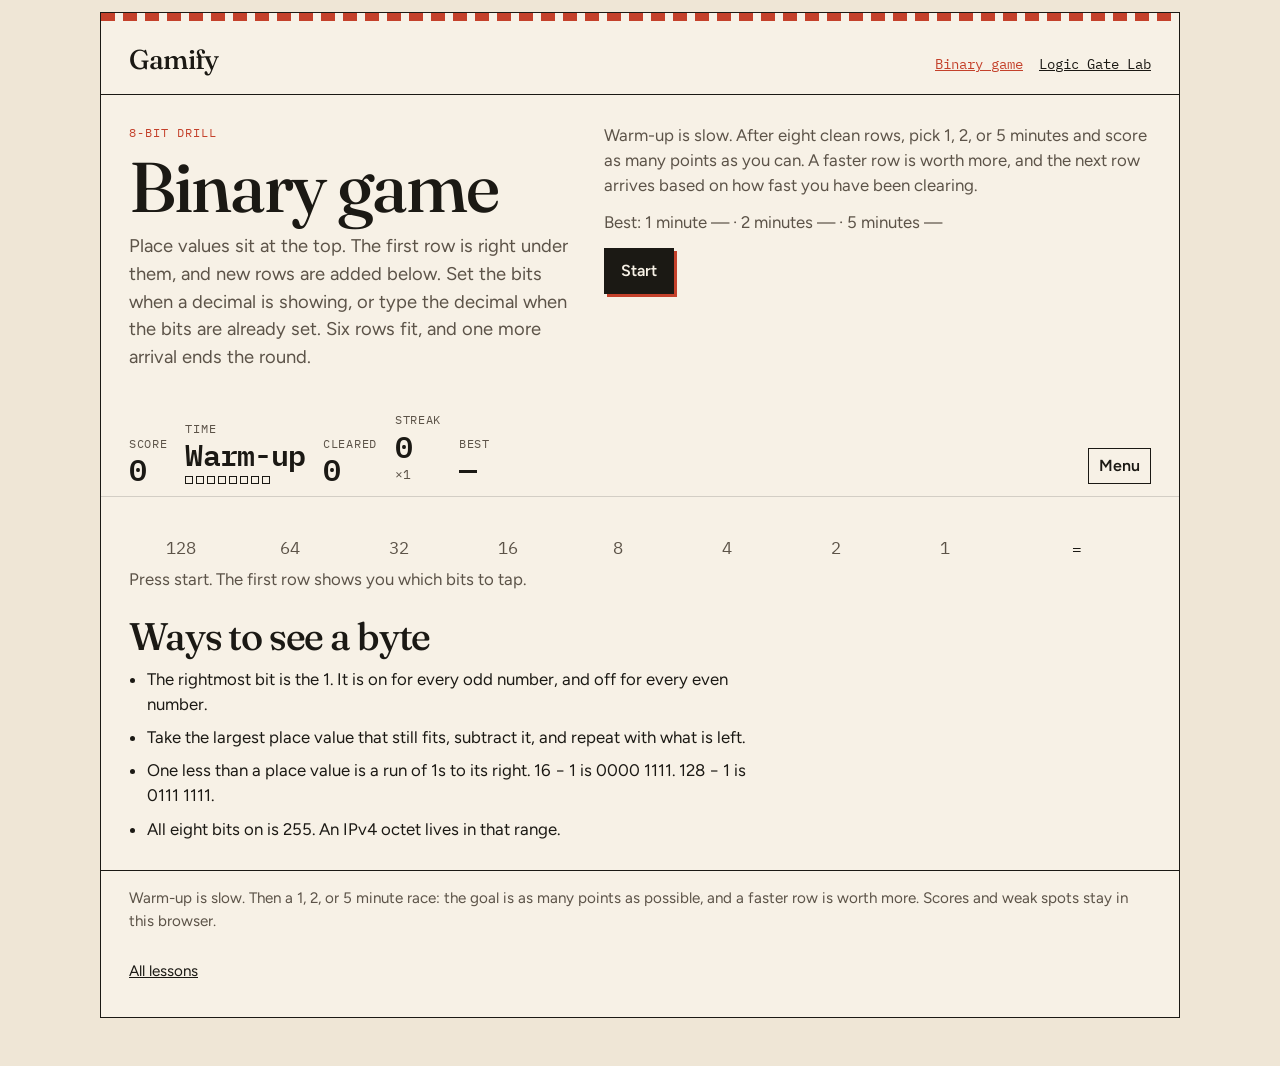
==== binary/index.html @ ad8c3d88 "Match the phone column to the screen design. Place values stay above the rows. On a phone each row i" ====
<!DOCTYPE html>
<html lang="en">
<head>
  <meta charset="utf-8">
  <meta name="viewport" content="width=device-width, initial-scale=1">
  <title>Binary game — Gamify</title>
  <meta name="description" content="An 8-bit conversion drill. Set the bits for a decimal, or type the decimal for a byte, before the column fills.">
  <link rel="icon" href="../favicon.svg" type="image/svg+xml">
  <link rel="apple-touch-icon" href="../apple-touch-icon.png">
  <meta name="apple-mobile-web-app-title" content="Gamify">
  <link rel="preconnect" href="https://fonts.googleapis.com">
  <link rel="preconnect" href="https://fonts.gstatic.com" crossorigin>
  <link href="https://fonts.googleapis.com/css2?family=Figtree:wght@400;600&family=Fraunces:ital,opsz,wght@0,9..144,500;0,9..144,700;1,9..144,500&family=IBM+Plex+Mono:wght@500;600&display=swap" rel="stylesheet">
  <link rel="stylesheet" href="../css/site.css?v=19">
</head>
<body data-status="ready" data-game="binary">
  <a class="skip" href="#board">Skip to the column</a>
  <div class="shell">
    <header class="mast">
      <a class="brand" href="../">Gamify</a>
      <nav aria-label="Lessons">
        <a href="./" aria-current="page">Binary game</a>
        <a href="../gates/">Logic Gate Lab</a>
      </nav>
    </header>

    <main>
      <section id="results" class="results" hidden></section>

      <section id="setup" class="setup">
        <div>
          <p class="kicker">8-bit drill</p>
          <h1>Binary game</h1>
          <p class="deck">Place values sit at the top. The first row is right under them, and new rows are added below. Set the bits when a decimal is showing, or type the decimal when the bits are already set. Six rows fit, and one more arrival ends the round.</p>
        </div>
        <form id="setup-form">
          <p class="pace-note">Warm-up is slow. After eight clean rows, pick 1, 2, or 5 minutes and score as many points as you can. A faster row is worth more, and the next row arrives based on how fast you have been clearing.</p>
          <p id="best-pace" class="best-pace" hidden></p>
          <button class="button" type="submit" id="start">Start</button>
        </form>
      </section>

      <section class="stage" id="play" aria-label="Binary game">
        <div class="hud">
          <div class="stat">
            <span>Score</span>
            <strong id="score">0</strong>
            <em id="gain" class="gain" aria-hidden="true"></em>
          </div>
          <div class="stat">
            <span>Time</span>
            <strong id="pace" class="pace-name">Warm-up</strong>
            <div id="pips" class="pips" aria-hidden="true"></div>
          </div>
          <div class="stat">
            <span>Cleared</span>
            <strong id="cleared">0</strong>
          </div>
          <div class="stat">
            <span>Streak</span>
            <strong id="streak">0</strong>
            <em id="mult" class="mult">×1</em>
          </div>
          <div class="stat">
            <span>Best</span>
            <strong id="best">0</strong>
          </div>
          <div class="hud-controls">
            <button type="button" class="button secondary" id="menu-toggle" aria-expanded="false" aria-controls="menu-panel">Menu</button>
            <div id="menu-panel" class="menu-panel" hidden>
              <label class="check"><input type="checkbox" id="coach"> Running totals</label>
              <label class="check"><input type="checkbox" id="force-values"> Place values</label>
              <button type="button" class="button secondary" id="mute">Sound on</button>
              <button type="button" class="button secondary" id="pause" hidden>Pause</button>
              <button type="button" class="button secondary" id="show-howto" aria-expanded="false" aria-controls="howto">How to play</button>
            </div>
          </div>
          <p id="toast" class="toast" hidden></p>
        </div>

        <div class="play-layout">
          <div class="play" id="playfield">
            <p class="pressure" id="pressure"></p>
            <div class="meter" aria-hidden="true"><span id="meter"></span></div>
            <p id="guide" class="guide" hidden></p>
            <div class="board-wrap">
              <div class="ruler" id="ruler"></div>
              <div class="board" id="board"></div>
              <p class="empty" id="empty"></p>
              <div class="overlay" id="overlay" hidden>
                <div class="card">
                  <h2>Paused</h2>
                  <p>The next row waits.</p>
                  <button type="button" class="button" id="resume">Resume</button>
                </div>
              </div>
            </div>
          </div>
        </div>

        <div class="howto" id="howto" hidden>
          <h2>How a row works</h2>
          <ol>
            <li><strong>Number on the right.</strong> Tap bits until the 1s add up to it. The line under the number is what is still left. The row clears on its own.</li>
            <li><strong>Blank on the right.</strong> The bits are fixed. Tap the box. A keypad pops up. The line shows what is still left, and the row leaves when the number is right. Enter checks it.</li>
            <li><strong>Rows grow downward.</strong> Place values sit at the top. The first row is right under them, and a new row is added below the ones still in play. Solving a row lets the ones under it move up.</li>
            <li><strong>A miss stays up.</strong> Read the working, then try that row once more.</li>
            <li><strong>The column fills.</strong> Six rows fit. One more arrival ends the round.</li>
            <li><strong>Then the clock.</strong> After warm-up, pick 1, 2, or 5 minutes. Faster clears score more.</li>
          </ol>
          <p class="keys">Tap a row to select it. On a bit row, keys 1–8 flip columns from the left. On a decimal row, the keypad pops up. P pauses.</p>
        </div>
      </section>

      <section class="section tips" id="ways">
        <h2>Ways to see a byte</h2>
        <ul>
          <li>The rightmost bit is the 1. It is on for every odd number, and off for every even number.</li>
          <li>Take the largest place value that still fits, subtract it, and repeat with what is left.</li>
          <li>One less than a place value is a run of 1s to its right. 16 − 1 is 0000 1111. 128 − 1 is 0111 1111.</li>
          <li>All eight bits on is 255. An IPv4 octet lives in that range.</li>
        </ul>
      </section>
    </main>

    <footer class="colophon">
      <p>Warm-up is slow. Then a 1, 2, or 5 minute race: the goal is as many points as possible, and a faster row is worth more. Scores and weak spots stay in this browser.</p>
      <p><a href="../">All lessons</a></p>
    </footer>
  </div>
  <div id="choose" class="choose" hidden>
    <div class="card">
      <p class="kicker">After warm-up</p>
      <h2>Pick a time</h2>
      <p>Score as many points as you can. A faster row is worth more. The score starts over at zero.</p>
      <div class="time-choices">
        <button type="button" class="button" data-limit="60">1 minute</button>
        <button type="button" class="button" data-limit="120">2 minutes</button>
        <button type="button" class="button" data-limit="300">5 minutes</button>
      </div>
    </div>
  </div>
  <div id="moment" class="moment" hidden>
    <p class="kicker">Next pace</p>
    <strong id="moment-name"></strong>
  </div>
  <div id="keypad" class="keypad" hidden>
    <div class="keypad-grid" role="group" aria-label="Decimal keypad">
      <button type="button" tabindex="-1" data-key="1">1</button>
      <button type="button" tabindex="-1" data-key="2">2</button>
      <button type="button" tabindex="-1" data-key="3">3</button>
      <button type="button" tabindex="-1" data-key="4">4</button>
      <button type="button" tabindex="-1" data-key="5">5</button>
      <button type="button" tabindex="-1" data-key="6">6</button>
      <button type="button" tabindex="-1" data-key="7">7</button>
      <button type="button" tabindex="-1" data-key="8">8</button>
      <button type="button" tabindex="-1" data-key="9">9</button>
      <button type="button" tabindex="-1" data-key="back" aria-label="Delete">Del</button>
      <button type="button" tabindex="-1" data-key="0">0</button>
      <button type="button" tabindex="-1" data-key="enter">Enter</button>
    </div>
  </div>
  <p class="sr-only" id="live" aria-live="polite"></p>
  <noscript>This game needs JavaScript.</noscript>
  <script src="../js/binary-logic.js?v=14"></script>
  <script src="../js/binary-game.js?v=19"></script>
</body>
</html>
---- css/site.css ----
:root {
  --paper: #efe6d6;
  --sheet: #f7f1e6;
  --ink: #1b1914;
  --ink-soft: #5c5348;
  --stamp: #c4412b;
  --moss: #1e6a43;
  --moss-ink: #f4f0e6;
  --ticket: #fffaf3;
  --line: rgba(27, 25, 20, 0.16);
  --serif: "Fraunces", "Iowan Old Style", Palatino, "Palatino Linotype", serif;
  --sans: Figtree, "Avenir Next", "Segoe UI", sans-serif;
  --mono: "IBM Plex Mono", ui-monospace, "SFMono-Regular", Menlo, Consolas, monospace;
  color-scheme: light;
}

*,
*::before,
*::after {
  box-sizing: border-box;
}

[hidden] {
  display: none !important;
}

html {
  scroll-behavior: smooth;
}

body {
  margin: 0;
  background: var(--paper);
  color: var(--ink);
  font-family: var(--sans);
  font-size: 1.05rem;
  line-height: 1.5;
}

::selection {
  background: #f0c1b6;
  color: var(--ink);
}

:focus {
  outline: none;
}

:focus-visible {
  outline: 3px solid var(--stamp);
  outline-offset: 2px;
}

button,
input {
  font: inherit;
  color: inherit;
}

.skip {
  position: absolute;
  left: 12px;
  top: 12px;
  z-index: 10;
  padding: 8px 12px;
  background: var(--ink);
  color: var(--sheet);
  transform: translateY(-150%);
}

.skip:focus {
  transform: none;
}

.shell {
  max-width: 1080px;
  margin: 24px auto 48px;
  background: var(--sheet);
  border: 1.5px solid var(--ink);
  position: relative;
}

.shell::before {
  content: "";
  display: block;
  height: 8px;
  background: repeating-linear-gradient(90deg, var(--stamp) 0 14px, transparent 14px 22px);
}

.mast {
  display: flex;
  justify-content: space-between;
  align-items: baseline;
  gap: 16px;
  padding: 18px 28px 14px;
  border-bottom: 1.5px solid var(--ink);
}

.brand {
  font-family: var(--serif);
  font-size: 1.7rem;
  font-weight: 500;
  letter-spacing: -0.03em;
  color: var(--ink);
  text-decoration: none;
}

.mast nav {
  display: flex;
  gap: 16px;
  font-family: var(--mono);
  font-size: 0.85rem;
}

.mast a {
  color: var(--ink);
}

.mast a[aria-current="page"] {
  color: var(--stamp);
}

.kicker {
  margin: 0 0 8px;
  font-family: var(--mono);
  font-size: 0.78rem;
  letter-spacing: 0.08em;
  text-transform: uppercase;
  color: var(--stamp);
}

h1,
h2,
h3 {
  font-family: var(--serif);
  font-weight: 500;
  letter-spacing: -0.03em;
  line-height: 1.05;
}

h2 {
  margin: 0 0 10px;
  font-size: clamp(1.8rem, 3vw, 2.5rem);
}

h3 {
  margin: 0 0 4px;
  font-size: 1.55rem;
}

p {
  margin: 0 0 12px;
}

.hero {
  display: grid;
  grid-template-columns: minmax(0, 0.9fr) minmax(0, 1.1fr);
  gap: 36px;
  align-items: start;
  padding: 36px 28px 12px;
}

.hero h1 {
  margin: 0 0 16px;
  font-size: clamp(3.4rem, 8vw, 6rem);
  line-height: 0.9;
}

.hero h1 em {
  font-style: italic;
  font-weight: 500;
}

.deck {
  max-width: 38rem;
  font-size: 1.15rem;
  color: var(--ink-soft);
}

.actions {
  display: flex;
  flex-wrap: wrap;
  gap: 10px;
  margin-top: 18px;
}

.button {
  display: inline-flex;
  align-items: center;
  justify-content: center;
  min-height: 46px;
  padding: 0 16px;
  border: 1.5px solid var(--ink);
  background: var(--ink);
  color: var(--sheet);
  text-decoration: none;
  font-family: var(--sans);
  font-weight: 600;
  font-size: 1rem;
  box-shadow: 3px 3px 0 var(--stamp);
  cursor: pointer;
  touch-action: manipulation;
}

.button.secondary,
a.button.secondary {
  background: transparent;
  color: var(--ink);
  box-shadow: none;
}

.button:disabled {
  opacity: 0.4;
  cursor: not-allowed;
  box-shadow: none;
}

.best-line {
  margin-top: 14px;
  font-family: var(--mono);
  font-size: 0.85rem;
}

.tips,
.rules,
.section {
  padding: 8px 28px 28px;
}

.byte-block {
  overflow-x: auto;
  margin: 12px 0 4px;
}

.appliance {
  border: 1.5px solid var(--ink);
  background: var(--ticket);
  padding: 16px;
  overflow-x: auto;
}

.appliance .button {
  margin-top: 12px;
}

.section-head {
  padding: 12px 28px 0;
}

.bench {
  list-style: none;
  margin: 0;
  padding: 0 0 8px;
}

.bench li {
  display: grid;
  grid-template-columns: auto minmax(0, 1fr) auto;
  gap: 18px;
  align-items: baseline;
  border-top: 1.5px solid var(--ink);
  padding: 16px 0;
}

.bench .index {
  font-family: var(--serif);
  font-style: italic;
  font-size: 1.8rem;
}

.bench h3 a {
  color: var(--ink);
  text-decoration-thickness: 1px;
  text-underline-offset: 3px;
}

.bench p {
  margin: 0;
  color: var(--ink-soft);
}

.go,
.later {
  font-family: var(--mono);
  font-size: 0.85rem;
}

.go {
  color: var(--stamp);
}

.later {
  color: var(--ink-soft);
}

.steps {
  display: grid;
  grid-template-columns: repeat(3, minmax(0, 1fr));
  gap: 18px;
  margin: 0;
  padding: 0;
  list-style: none;
}

.steps li {
  border-top: 1.5px solid var(--ink);
  padding-top: 10px;
}

.steps strong {
  display: block;
  font-family: var(--serif);
  font-size: 1.35rem;
  font-weight: 500;
  letter-spacing: -0.03em;
  margin-bottom: 6px;
}

.caption {
  color: var(--ink-soft);
}

.colophon {
  display: flex;
  justify-content: space-between;
  gap: 16px;
  flex-wrap: wrap;
  padding: 16px 28px 22px;
  border-top: 1.5px solid var(--ink);
  color: var(--ink-soft);
  font-size: 0.95rem;
}

.colophon a {
  color: var(--ink);
}

.ruler,
.row {
  display: grid;
  grid-template-columns: repeat(8, minmax(0, 1fr)) minmax(96px, 148px);
  gap: 6px;
  align-items: stretch;
  animation: none;
}

.ruler {
  margin: 8px 0 0;
  color: var(--ink-soft);
  font-family: var(--mono);
  font-size: 1.05rem;
  text-align: center;
}

body[data-game="binary"] .ruler {
  margin: 0 0 6px;
}

.ruler .place[data-hidden="true"],
.ruler .eq[data-hidden="true"] {
  color: transparent;
  user-select: none;
}

.ruler .eq {
  align-self: end;
  color: var(--ink);
  font-size: 1rem;
}

.bit {
  display: grid;
  place-items: center;
  height: clamp(68px, 10vw, 88px);
  min-width: 0;
  padding: 0;
  border: 1.5px solid var(--ink);
  background: var(--ticket);
  color: #8d8478;
  font-family: var(--mono);
  font-size: clamp(1.7rem, 3.4vw, 2.35rem);
  font-weight: 600;
  line-height: 1;
  touch-action: manipulation;
}

button.bit {
  cursor: pointer;
}

button.bit:not(:disabled):hover {
  background: #fff;
}

.bit.on {
  background: var(--moss);
  border-color: #174f33;
  color: var(--moss-ink);
}

.bit:disabled,
.ticket input:disabled {
  opacity: 1;
  cursor: default;
}

.ticket {
  min-height: 80px;
  display: flex;
  flex-direction: column;
  align-items: center;
  justify-content: center;
  border: 1.5px solid var(--ink);
  background: var(--paper);
}

.ticket.met,
.sum.met {
  background: #e5f2ea;
}

.target {
  font-family: var(--mono);
  font-size: clamp(2rem, 4vw, 2.75rem);
  font-weight: 600;
  line-height: 1;
}

.sum,
.left {
  min-height: 1em;
  font-family: var(--mono);
  font-size: 1.2rem;
  font-weight: 600;
  color: var(--ink);
}

.sum.exact,
.left.exact {
  color: var(--moss-ink);
}

.sum.over {
  color: var(--stamp);
}

.ticket input {
  width: 100%;
  min-height: 76px;
  border: 0;
  background: transparent;
  text-align: center;
  font-family: var(--mono);
  font-size: clamp(2rem, 4vw, 2.75rem);
  font-weight: 600;
  padding: 0;
}

.ticket input.wrong {
  color: var(--stamp);
}

.row.selected .ticket {
  box-shadow: inset 0 0 0 2px var(--stamp);
}

.row.shake .bit,
.row.shake .ticket {
  animation: shake 180ms ease;
}

.row.clearing {
  position: absolute;
  width: 0;
  height: 0;
  overflow: hidden;
  opacity: 0;
  pointer-events: none;
  animation: none;
}

.lesson {
  grid-column: 1 / -1;
  margin: 0;
  padding: 4px 2px 0;
  font-family: var(--mono);
  font-size: 1.05rem;
  line-height: 1.35;
  color: var(--stamp);
}

.bit.hint {
  box-shadow: inset 0 0 0 3px var(--moss);
}

.bit.miss {
  box-shadow: inset 0 0 0 3px var(--stamp);
  background: #f6d9d2;
}

.bit.miss.on {
  background: var(--stamp);
  border-color: var(--stamp);
  color: var(--sheet);
}

.guide {
  margin: 0 0 10px;
  padding: 10px 12px;
  border: 1.5px solid var(--moss);
  background: #e5f2ea;
  font-family: var(--serif);
  font-size: 1.45rem;
  letter-spacing: -0.03em;
}

.pace-note,
.best-pace {
  max-width: 36rem;
  color: var(--ink-soft);
}

.weak {
  font-family: var(--mono);
  color: var(--stamp);
}

.setup {
  display: grid;
  grid-template-columns: minmax(0, 0.9fr) minmax(0, 1.1fr);
  gap: 28px;
  padding: 28px 28px 8px;
}

.setup h1 {
  margin: 0 0 10px;
  font-size: clamp(2.6rem, 6vw, 4.4rem);
}

fieldset {
  border: 0;
  margin: 0 0 14px;
  padding: 0;
}

legend {
  margin-bottom: 8px;
  font-family: var(--mono);
  font-size: 0.75rem;
  letter-spacing: 0.08em;
  text-transform: uppercase;
}

.paces {
  display: grid;
  grid-template-columns: repeat(3, minmax(0, 1fr));
  gap: 8px;
}

.pace {
  display: flex;
  gap: 8px;
  align-items: flex-start;
  min-height: 100%;
  padding: 10px;
  border: 1.5px solid var(--ink);
  background: var(--ticket);
  cursor: pointer;
}

.pace strong,
.pace small {
  display: block;
}

.pace small {
  margin-top: 4px;
  color: var(--ink-soft);
  font-size: 0.86rem;
  line-height: 1.35;
}

.pace:has(input:checked) {
  background: var(--ink);
  color: var(--sheet);
}

.pace:has(input:checked) small {
  color: #ddd4c6;
}

.pace input {
  margin-top: 4px;
}

.results {
  margin: 22px 28px 0;
  padding: 16px 18px 8px;
  border: 1.5px solid var(--ink);
  background: var(--ticket);
}

.review {
  list-style: none;
  margin: 0 0 8px;
  padding: 0;
  font-family: var(--mono);
  font-size: 0.95rem;
}

.review li {
  padding: 7px 0;
  border-top: 1px solid var(--line);
}

.review-note {
  margin-bottom: 4px;
  color: var(--ink-soft);
}

.hud {
  position: sticky;
  top: 0;
  z-index: 4;
  display: flex;
  flex-wrap: wrap;
  gap: 12px 18px;
  align-items: flex-end;
  padding: 12px 28px;
  background: rgba(247, 241, 230, 0.96);
  border-bottom: 1px solid var(--line);
}

.stat {
  position: relative;
  display: flex;
  flex-direction: column;
  gap: 2px;
}

.stat span,
.check,
.hud-controls {
  font-family: var(--mono);
  font-size: 0.72rem;
  letter-spacing: 0.06em;
  text-transform: uppercase;
  color: var(--ink-soft);
}

.stat strong {
  font-family: var(--mono);
  font-size: 1.9rem;
  font-weight: 600;
  line-height: 1;
}

.pace-name {
  font-size: 1.15rem;
  letter-spacing: -0.03em;
}

.pace-name.clock {
  font-size: 2rem;
}

.mult {
  display: block;
  margin-top: 2px;
  font-family: var(--mono);
  font-size: 0.8rem;
  font-style: normal;
  color: var(--ink-soft);
}

.mult.hot {
  color: var(--stamp);
}

.mult.pop {
  animation: bump 420ms ease;
}

.pips {
  display: flex;
  gap: 3px;
  margin-top: 5px;
}

.pip {
  width: 8px;
  height: 8px;
  border: 1px solid var(--ink);
  background: transparent;
}

.pip.on {
  background: var(--ink);
}

.gain {
  position: absolute;
  left: calc(100% + 8px);
  top: 16px;
  opacity: 0;
  font-family: var(--mono);
  font-size: 0.85rem;
  font-style: normal;
  color: var(--moss);
  white-space: nowrap;
  pointer-events: none;
}

.gain.pop {
  animation: float 700ms ease forwards;
}

.hud-controls {
  position: relative;
  display: flex;
  flex-wrap: wrap;
  gap: 8px 14px;
  align-items: center;
  justify-content: flex-end;
  margin-left: auto;
  letter-spacing: 0;
  text-transform: none;
  font-size: 0.85rem;
}

.check {
  display: inline-flex;
  gap: 6px;
  align-items: center;
  letter-spacing: 0;
  text-transform: none;
  font-size: 0.85rem;
  color: var(--ink);
}

.hud-controls .button {
  min-height: 36px;
  padding: 0 10px;
  box-shadow: none;
}

.toast {
  flex: 1 0 100%;
  margin: 0;
  font-family: var(--mono);
  font-size: 0.85rem;
  color: var(--moss);
}

.stage {
  padding: 8px 0 12px;
}

.play-layout {
  display: block;
  padding: 16px 28px 8px;
}

body[data-game="binary"] .shell {
  margin-top: 12px;
}

body[data-game="binary"] .play-layout {
  padding-top: 8px;
  padding-bottom: 0;
}

.play {
  min-width: 0;
}

.play.full .board-wrap {
  outline: 2px solid var(--stamp);
  outline-offset: 3px;
}

.pressure {
  min-height: 1.3em;
  margin: 0 0 6px;
  font-family: var(--mono);
  font-size: 0.8rem;
  color: var(--ink-soft);
}

.play.full .pressure {
  color: var(--stamp);
}

.meter {
  height: 8px;
  margin-bottom: 10px;
}

body[data-game="binary"] .meter {
  margin-bottom: 4px;
}

body[data-game="binary"] .pressure {
  margin-bottom: 2px;
}
  border: 1px solid var(--ink);
  background: #e6dccb;
  overflow: hidden;
}

body:not([data-status="playing"]) .meter {
  visibility: hidden;
}

.meter span {
  display: block;
  height: 100%;
  width: 100%;
  background: var(--stamp);
  transform: scaleX(0);
  transform-origin: left center;
}

.board-wrap {
  position: relative;
  overflow: visible;
  padding-bottom: 4px;
}

.board {
  position: relative;
  display: flex;
  flex-direction: column;
  justify-content: flex-start;
  gap: 8px;
  min-height: 0;
  overflow: visible;
}

.play.topout .board {
  animation: well-hit 640ms ease;
}

.play.topout .board::before {
  content: "";
  position: absolute;
  left: 0;
  right: 0;
  top: 0;
  height: 6px;
  background: var(--stamp);
  animation: top-flash 640ms ease;
}

.play.ended {
  position: relative;
}

.play.ended::after {
  content: "";
  position: absolute;
  inset: 0;
  z-index: 4;
  background: rgba(74, 70, 64, 0.52);
  pointer-events: none;
  animation: grey-in 480ms ease;
}

.play.ended .board {
  filter: grayscale(0.9);
}

.empty {
  margin: 0;
  color: var(--ink-soft);
}

.keypad {
  position: fixed;
  left: 0;
  right: 0;
  bottom: 0;
  z-index: 30;
  padding: 10px 12px calc(10px + env(safe-area-inset-bottom));
  background: var(--sheet);
  border-top: 1.5px solid var(--ink);
  box-shadow: 0 -8px 0 rgba(27, 25, 20, 0.06);
}

.keypad-grid {
  display: grid;
  grid-template-columns: repeat(3, minmax(0, 1fr));
  gap: 8px;
  max-width: 420px;
  margin: 0 auto;
}

.keypad button {
  min-height: 52px;
  border: 1.5px solid var(--ink);
  background: var(--ticket);
  color: var(--ink);
  font-family: var(--mono);
  font-size: 1.45rem;
  font-weight: 600;
  cursor: pointer;
  touch-action: manipulation;
}

.keypad [data-key="back"] {
  font-family: var(--sans);
  font-size: 1rem;
}

.keypad [data-key="enter"] {
  background: var(--moss);
  border-color: #174f33;
  color: var(--moss-ink);
  font-family: var(--sans);
  font-size: 1.05rem;
}

body.keypad-open {
  padding-bottom: 292px;
}

.overlay {
  position: absolute;
  inset: 0;
  z-index: 2;
  display: flex;
  align-items: center;
  justify-content: center;
  background: rgba(247, 241, 230, 0.9);
}

.card {
  width: min(100% - 24px, 320px);
  padding: 18px;
  border: 1.5px solid var(--ink);
  background: var(--ticket);
  box-shadow: 4px 4px 0 var(--ink);
}

.card h2 {
  font-size: 2rem;
}

.howto {
  margin: 4px 28px 16px;
  padding: 14px 16px 6px;
  border: 1.5px solid var(--ink);
  background: var(--ticket);
}

.howto h2 {
  font-size: 1.6rem;
}

.howto ol {
  margin: 0 0 10px;
  padding-left: 1.1rem;
}

.howto li + li {
  margin-top: 8px;
}

.keys {
  color: var(--ink-soft);
  font-size: 0.92rem;
}

.menu-panel {
  position: absolute;
  top: calc(100% + 8px);
  right: 0;
  z-index: 21;
  display: flex;
  flex-direction: column;
  align-items: stretch;
  gap: 10px;
  width: min(260px, calc(100vw - 24px));
  padding: 12px;
  border: 1.5px solid var(--ink);
  background: var(--ticket);
  box-shadow: 4px 4px 0 var(--ink);
}

.menu-panel .button {
  width: 100%;
  box-shadow: none;
}

.choose {
  position: fixed;
  inset: 0;
  z-index: 30;
  display: flex;
  align-items: center;
  justify-content: center;
  padding: 16px;
  background: rgba(27, 25, 20, 0.72);
}

.choose[hidden] {
  display: none !important;
}

.choose .card h2 {
  font-family: var(--serif);
  font-weight: 500;
  font-size: 2.4rem;
  letter-spacing: -0.04em;
}

.time-choices {
  display: flex;
  flex-direction: column;
  gap: 8px;
  margin-top: 12px;
}

.time-choices .button {
  width: 100%;
  min-height: 56px;
  font-size: 1.25rem;
}

.moment {
  position: fixed;
  inset: 0;
  z-index: 30;
  display: flex;
  flex-direction: column;
  align-items: center;
  justify-content: center;
  gap: 8px;
  background: rgba(27, 25, 20, 0.72);
  color: var(--sheet);
  text-align: center;
}

.moment .kicker {
  color: #f0c1b6;
}

.moment strong {
  font-family: var(--serif);
  font-weight: 500;
  font-size: clamp(3.2rem, 12vw, 6rem);
  letter-spacing: -0.04em;
  line-height: 0.9;
}

.tips ul {
  margin: 0;
  padding-left: 1.1rem;
  max-width: 40rem;
}

.tips li + li {
  margin-top: 8px;
}

.sr-only {
  position: absolute;
  width: 1px;
  height: 1px;
  padding: 0;
  margin: -1px;
  overflow: hidden;
  clip: rect(0, 0, 0, 0);
  white-space: nowrap;
  border: 0;
}

@keyframes well-hit {
  0%, 100% { transform: none; }
  18% { transform: translateY(-10px); }
  36% { transform: translateY(4px); }
  54% { transform: translateY(-5px); }
  72% { transform: translateY(2px); }
}

@keyframes top-flash {
  0%, 100% { opacity: 0; }
  25%, 55% { opacity: 1; }
}

@keyframes grey-in {
  from { opacity: 0; }
  to { opacity: 1; }
}

@keyframes shake {
  0%,
  100% { transform: translateX(0); }
  30% { transform: translateX(-5px); }
  70% { transform: translateX(5px); }
}

@keyframes float {
  0% { opacity: 0; transform: translateY(6px); }
  20% { opacity: 1; }
  100% { opacity: 0; transform: translateY(-16px); }
}

@keyframes clear-row {
  to {
    opacity: 0;
    transform: scale(0.96);
  }
}

@keyframes bump {
  50% { transform: scale(1.28); }
}

@media (max-width: 860px) {
  .hero,
  .setup,
  .play-layout,
  .steps {
    grid-template-columns: 1fr;
  }

  .paces {
    grid-template-columns: 1fr;
  }

  .hud-controls {
    justify-content: flex-start;
  }

  .ruler,
  .row {
    grid-template-columns: repeat(8, minmax(0, 1fr));
  }

  .ticket {
    grid-column: 1 / -1;
    min-height: 72px;
  }

  .ticket input {
    min-height: 68px;
    font-size: 2.5rem;
  }

  .target {
    font-size: 2.5rem;
  }

  .ruler {
    font-size: 1rem;
  }

  .ruler .eq {
    display: none;
  }

  .bit {
    height: 80px;
    font-size: 2.15rem;
  }

  body[data-game="binary"] .ruler,
  body[data-game="binary"] .row {
    grid-template-columns: repeat(8, minmax(0, 1fr)) minmax(54px, 68px);
    gap: 3px;
  }

  body[data-game="binary"] .ticket {
    grid-column: auto;
    min-height: 0;
    height: 100%;
    padding: 1px 2px;
  }

  body[data-game="binary"] .bit {
    height: 46px;
    font-size: 1.15rem;
  }

  body[data-game="binary"] .ticket input,
  body[data-game="binary"] .target {
    min-height: 0;
    font-size: 1.05rem;
  }

  body[data-game="binary"] .sum,
  body[data-game="binary"] .left {
    min-height: 0;
    font-size: 0.62rem;
    line-height: 1.1;
  }

  body[data-game="binary"] .ruler {
    margin: 0 0 4px;
    font-size: 0.68rem;
  }

  body[data-game="binary"] .board {
    gap: 3px;
  }

  .board {
    gap: 4px;
  }

  .guide {
    font-size: 1.25rem;
  }

  .play-layout,
  .hud {
    padding-left: 8px;
    padding-right: 8px;
  }

  .ruler,
  .row {
    gap: 4px;
  }

  .shell {
    margin: 0 0 32px;
    border-left: 0;
    border-right: 0;
  }
}

@media (max-width: 640px) {
  .mast,
  .hero,
  .appliance,
  .byte-block,
  .tips,
  .rules,
  .section,
  .section-head,
  .setup,
  .play-layout,
  .colophon,
  .hud {
    padding-left: 16px;
    padding-right: 16px;
  }

  .bench {
    padding-left: 16px;
    padding-right: 16px;
  }

  .bench li {
    grid-template-columns: auto 1fr;
  }

  .bench .go,
  .bench .later {
    grid-column: 2;
  }

  .results {
    margin-left: 16px;
    margin-right: 16px;
  }

  body[data-game="binary"] .play-layout,
  body[data-game="binary"] .hud {
    padding-left: 8px;
    padding-right: 8px;
  }
}

/* ——— Logic Gate Lab ——— */

.gate-setup .gate-levels {
  grid-template-columns: repeat(2, minmax(0, 1fr));
}

.gate-setup .pace.locked {
  opacity: 0.72;
  background: #efe6d6;
}

.unlock-meter {
  margin: 12px 0 8px;
}

.unlock-track {
  height: 8px;
  border: 1px solid var(--ink);
  background: #e6dccb;
  overflow: hidden;
  margin-bottom: 6px;
}

.unlock-track span {
  display: block;
  height: 100%;
  width: 100%;
  background: var(--moss);
  transform: scaleX(0);
  transform-origin: left center;
  transition: transform 240ms ease;
}

.unlock-meter p,
.session-unlock {
  margin: 0;
  font-family: var(--mono);
  font-size: 0.85rem;
  color: var(--ink-soft);
}

.session-unlock {
  margin-top: 10px;
}

.pace-check {
  display: inline-flex;
  gap: 8px;
  align-items: flex-start;
  margin-bottom: 12px;
}

.gate-stage {
  position: relative;
}

.gate-layout {
  display: grid;
  grid-template-columns: minmax(0, 1.4fr) minmax(240px, 0.8fr);
  gap: 22px;
  padding: 16px 28px 20px;
}

.expr-banner {
  padding: 14px 16px;
  border: 1.5px solid var(--ink);
  background: var(--ticket);
  margin-bottom: 12px;
}

.expr {
  margin: 0;
  font-family: var(--mono);
  font-size: clamp(1.15rem, 3vw, 1.65rem);
  font-weight: 600;
  letter-spacing: -0.02em;
  line-height: 1.25;
  word-break: break-word;
}

.hint-line {
  margin: 8px 0 0;
  font-family: var(--mono);
  font-size: 0.9rem;
  color: var(--moss);
}

.bench-tools {
  display: flex;
  flex-wrap: wrap;
  gap: 10px 14px;
  align-items: center;
  justify-content: space-between;
  margin-bottom: 10px;
}

.palette {
  display: flex;
  flex-wrap: wrap;
  gap: 6px;
}

.chip {
  display: inline-flex;
  align-items: center;
  min-height: 30px;
  padding: 0 10px;
  border: 1.5px solid var(--ink);
  font-family: var(--mono);
  font-size: 0.8rem;
  font-weight: 600;
  background: var(--ticket);
}

.chip.input-chip {
  background: #e8f0ea;
}

.chip.gate-chip {
  background: #f7ebe6;
}

.bench-actions {
  display: flex;
  flex-wrap: wrap;
  gap: 6px;
}

.bench-actions .button {
  min-height: 38px;
  box-shadow: none;
}

.circuit-board {
  position: relative;
  border: 1.5px solid var(--ink);
  background: #fffdf8;
  min-height: 220px;
  padding: 12px 12px 28px;
  overflow: hidden;
}

.circuit-scroll {
  display: flex;
  flex-wrap: nowrap;
  align-items: center;
  gap: 4px 10px;
  overflow-x: auto;
  padding-bottom: 8px;
}

.schematic-wrap {
  flex: 1 1 auto;
  min-width: 0;
}

.schematic {
  display: block;
  max-width: 100%;
  overflow: visible;
}

.sch-wire {
  stroke: #1b1914;
  stroke-width: 2.2;
  fill: none;
  stroke-linecap: square;
}

.sch-wire[data-signal="0"] {
  stroke: #5c5348;
}

.sch-wire[data-signal="1"] {
  stroke: var(--moss);
  stroke-width: 2.6;
}

.circuit-board.pulse .sch-wire[data-signal="1"] {
  animation: wire-pulse 700ms ease;
}

.sch-dot {
  fill: #1b1914;
  stroke: none;
}

.sch-dot[data-signal="1"] {
  fill: var(--moss);
}

.gate-body {
  stroke: #1b1914;
  pointer-events: none;
}

.gate-body path,
.gate-body polygon,
.gate-body circle,
.gate-body rect {
  stroke: inherit;
}

.sch-gate[data-signal="1"] .gate-body {
  stroke: var(--moss);
}

.circuit-board.pulse .sch-gate[data-signal="1"] .gate-body {
  animation: gate-flash 700ms ease;
}

.sch-hit {
  fill: transparent;
  stroke: none;
  cursor: pointer;
  touch-action: manipulation;
}

.sch-hit:focus,
.sch-port:focus {
  outline: none;
}

.sch-hit:focus-visible {
  stroke: var(--stamp);
  stroke-width: 2;
  stroke-dasharray: 4 3;
}

.sch-port {
  fill: #1b1914;
  stroke: #fffdf8;
  stroke-width: 1.5;
  cursor: pointer;
  touch-action: manipulation;
}

.sch-port.empty {
  fill: #fffdf8;
  stroke: #1b1914;
  stroke-width: 2;
  stroke-dasharray: 3 2;
}

.sch-port:focus-visible {
  stroke: var(--stamp);
  stroke-width: 3;
  stroke-dasharray: none;
}

.sch-input-label,
.sch-output-label,
.gate-fallback-label {
  font-family: var(--sans);
  font-size: 15px;
  font-weight: 600;
  fill: #1b1914;
  pointer-events: none;
}

.sch-bit {
  font-family: var(--mono);
  font-size: 12px;
  font-weight: 600;
  fill: var(--moss);
  pointer-events: none;
}

.lamp-wrap {
  display: flex;
  align-items: center;
  gap: 8px;
  flex: 0 0 auto;
  padding-right: 4px;
}

.lamp {
  position: relative;
  width: 64px;
  height: 64px;
  border: 1.5px solid var(--ink);
  border-radius: 50%;
  background: #d9d0c2;
  display: grid;
  place-items: center;
  flex: 0 0 auto;
}

.lamp-glass {
  width: 40px;
  height: 40px;
  border-radius: 50%;
  border: 1.5px solid var(--ink);
  background: #cfc6b6;
  box-shadow: inset 0 0 0 2px rgba(255, 255, 255, 0.25);
}

.lamp[data-on="1"] .lamp-glass {
  background: #f2d56b;
  box-shadow:
    inset 0 0 0 2px rgba(255, 255, 255, 0.35),
    0 0 0 4px rgba(242, 213, 107, 0.25);
}

.lamp[data-celebrate="1"] {
  animation: lamp-pop 900ms ease;
}

.lamp-label {
  position: absolute;
  bottom: -1.35rem;
  left: 50%;
  transform: translateX(-50%);
  font-family: var(--sans);
  font-size: 0.85rem;
  font-weight: 600;
  letter-spacing: 0.02em;
  color: var(--ink);
}

.picker {
  position: absolute;
  inset: 8px;
  z-index: 3;
  display: flex;
  flex-direction: column;
  gap: 10px;
  padding: 14px;
  border: 1.5px solid var(--ink);
  background: rgba(247, 241, 230, 0.97);
  box-shadow: 4px 4px 0 var(--ink);
}

.picker-grid {
  display: grid;
  grid-template-columns: repeat(auto-fill, minmax(120px, 1fr));
  gap: 6px;
}

.picker-grid button {
  min-height: 44px;
  border: 1.5px solid var(--ink);
  background: var(--ticket);
  font-family: var(--mono);
  font-size: 0.9rem;
  cursor: pointer;
  touch-action: manipulation;
}

.picker-grid button:hover {
  background: #fff;
}

.feedback {
  margin-top: 12px;
  padding: 12px 14px;
  border: 1.5px solid var(--ink);
  background: var(--ticket);
}

.feedback.ok {
  background: #e5f2ea;
}

.feedback.bad {
  background: #f8ebe7;
}

.feedback-title {
  margin: 0 0 6px;
  font-family: var(--serif);
  font-size: 1.25rem;
}

.feedback ul {
  margin: 0 0 8px;
  padding-left: 1.1rem;
  font-family: var(--mono);
  font-size: 0.88rem;
}

.feedback .button {
  margin-top: 4px;
}

.anim-bar {
  margin-top: 14px;
  padding-top: 10px;
  border-top: 1px solid var(--line);
}

.anim-status {
  margin: 0 0 8px;
  font-family: var(--mono);
  font-size: 0.9rem;
  color: var(--ink-soft);
  min-height: 1.3em;
}

.anim-controls {
  display: flex;
  flex-wrap: wrap;
  gap: 6px;
}

.anim-controls .button {
  min-height: 36px;
  box-shadow: none;
}

.gate-side .truth-panel,
.gate-side .gate-glossary {
  margin-bottom: 16px;
}

.truth-wrap {
  overflow-x: auto;
  border: 1.5px solid var(--ink);
  background: var(--ticket);
}

.truth {
  width: 100%;
  border-collapse: collapse;
  font-family: var(--mono);
  font-size: 0.92rem;
}

.truth th,
.truth td {
  padding: 8px 10px;
  border-bottom: 1px solid var(--line);
  text-align: center;
}

.truth th {
  background: #efe6d6;
  font-weight: 600;
  font-size: 0.78rem;
  letter-spacing: 0.04em;
  text-transform: uppercase;
}

.truth tr.active {
  background: #e5f2ea;
  outline: 2px solid var(--moss);
  outline-offset: -2px;
}

.truth tr.mismatch {
  background: #f8ebe7;
}

.truth tr.ok .out-cell {
  color: var(--moss);
  font-weight: 600;
}

.truth td[data-bit="1"] {
  font-weight: 600;
}

.gate-glossary ul {
  list-style: none;
  margin: 0;
  padding: 0;
}

.gate-glossary li {
  padding: 8px 0;
  border-top: 1px solid var(--line);
  font-size: 0.92rem;
  color: var(--ink-soft);
}

.gate-glossary strong {
  color: var(--ink);
  font-family: var(--mono);
}

.speed-meter {
  width: 72px;
  height: 6px;
  margin-top: 5px;
  border: 1px solid var(--ink);
  background: #e6dccb;
  overflow: hidden;
}

.speed-meter span {
  display: block;
  height: 100%;
  width: 100%;
  background: var(--stamp);
  transform-origin: left center;
  transform: scaleX(1);
}

.celebrate {
  position: relative;
  margin-top: 10px;
  min-height: 0;
}

.celebrate-banner {
  margin: 0;
  padding: 10px 14px;
  border: 1.5px solid var(--ink);
  background: var(--moss);
  color: var(--moss-ink);
  font-family: var(--serif);
  font-size: 1.6rem;
  text-align: center;
}

.celebrate.show .celebrate-banner {
  animation: banner-in 500ms ease;
}

.celebrate.show::before,
.celebrate.show::after {
  content: "";
  position: absolute;
  top: 50%;
  width: 8px;
  height: 8px;
  border: 1.5px solid var(--stamp);
  background: #f2d56b;
  animation: spark 700ms ease forwards;
}

.celebrate.show::before { left: 12%; }
.celebrate.show::after { right: 12%; animation-delay: 80ms; }

.unlock-overlay .unlock-card {
  text-align: left;
}

.unlock-card h2 {
  color: var(--stamp);
}

@keyframes wire-pulse {
  0%, 100% { stroke-width: 2.6; }
  40% { stroke-width: 3.6; }
}

@keyframes gate-flash {
  0%, 100% { stroke-width: 2.2; }
  40% { stroke-width: 3.4; }
}

@keyframes lamp-pop {
  0%, 100% { transform: scale(1); }
  40% { transform: scale(1.08); }
}

@keyframes banner-in {
  from { opacity: 0; transform: translateY(8px); }
  to { opacity: 1; transform: none; }
}

@keyframes spark {
  0% { opacity: 0; transform: translateY(0) scale(0.6); }
  30% { opacity: 1; }
  100% { opacity: 0; transform: translateY(-18px) scale(1.2); }
}

@media (max-width: 860px) {
  .gate-layout,
  .gate-setup .gate-levels {
    grid-template-columns: 1fr;
  }

  .lamp-wrap {
    margin-left: 0;
  }
}

@media (max-width: 640px) {
  .gate-layout {
    padding-left: 16px;
    padding-right: 16px;
  }

  .bench-actions {
    width: 100%;
  }

  .bench-actions .button {
    flex: 1 1 auto;
  }
}

@media (prefers-reduced-motion: reduce) {
  html { scroll-behavior: auto; }

  *,
  *::before,
  *::after {
    animation: none !important;
    transition: none !important;
  }

  .celebrate.show::before,
  .celebrate.show::after {
    display: none;
  }

  .lamp[data-on="1"] .lamp-glass {
    box-shadow: inset 0 0 0 2px rgba(255, 255, 255, 0.35);
  }
}
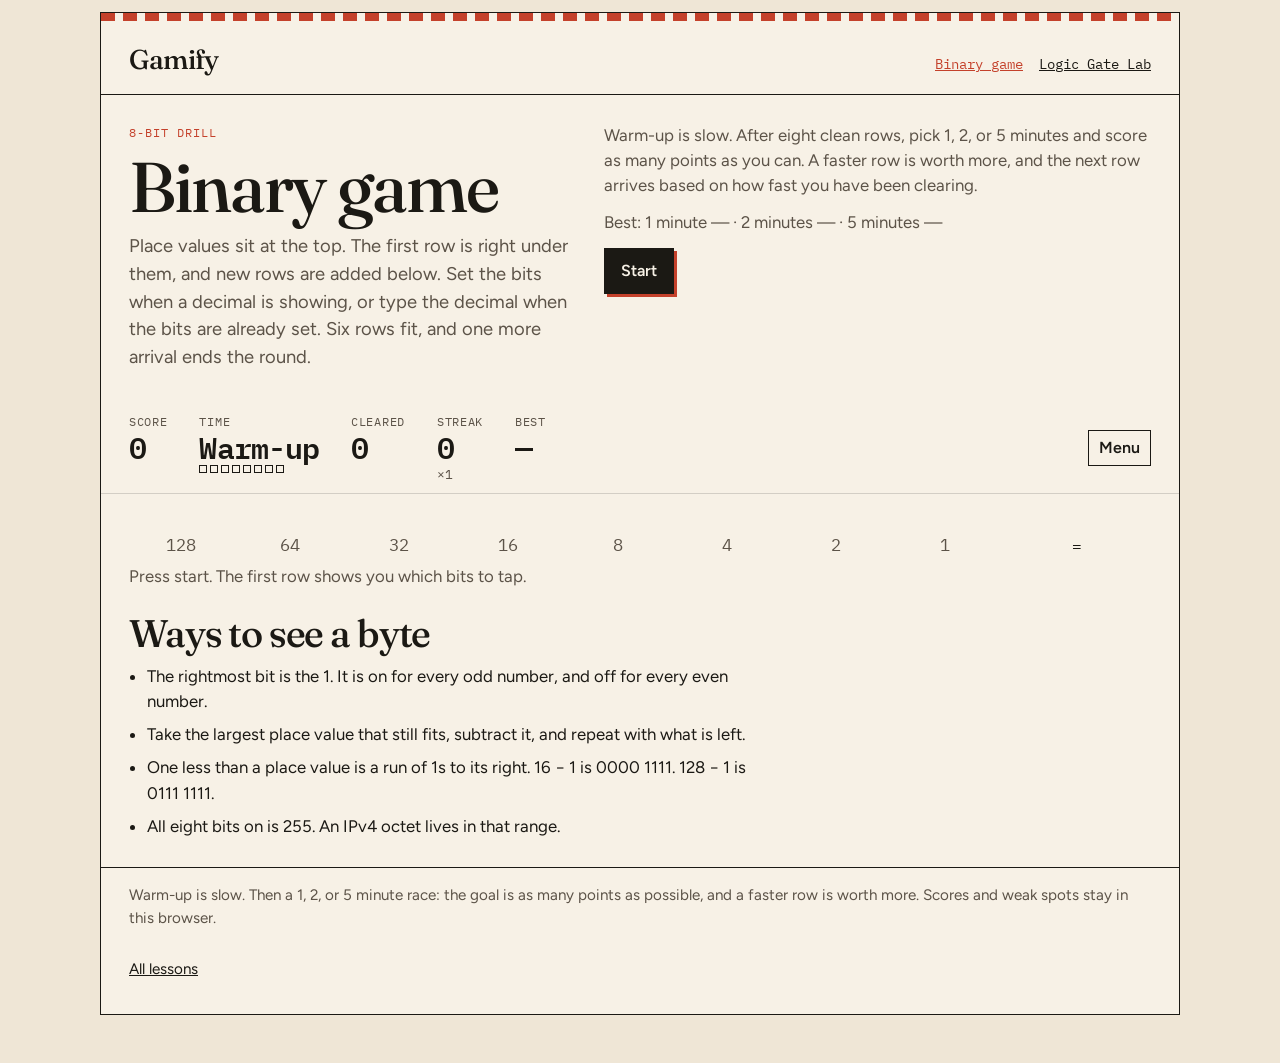
==== commit 1e62fcc3: "Align the score figures, and split them into two rows on a small screen. Labels and numbers share a " ====
--- a/binary/index.html
+++ b/binary/index.html
@@ -11,7 +11,7 @@
   <link rel="preconnect" href="https://fonts.googleapis.com">
   <link rel="preconnect" href="https://fonts.gstatic.com" crossorigin>
   <link href="https://fonts.googleapis.com/css2?family=Figtree:wght@400;600&family=Fraunces:ital,opsz,wght@0,9..144,500;0,9..144,700;1,9..144,500&family=IBM+Plex+Mono:wght@500;600&display=swap" rel="stylesheet">
-  <link rel="stylesheet" href="../css/site.css?v=19">
+  <link rel="stylesheet" href="../css/site.css?v=21">
 </head>
 <body data-status="ready" data-game="binary">
   <a class="skip" href="#board">Skip to the column</a>
@@ -106,7 +106,7 @@
             <li><strong>Rows grow downward.</strong> Place values sit at the top. The first row is right under them, and a new row is added below the ones still in play. Solving a row lets the ones under it move up.</li>
             <li><strong>A miss stays up.</strong> Read the working, then try that row once more.</li>
             <li><strong>The column fills.</strong> Six rows fit. One more arrival ends the round.</li>
-            <li><strong>Then the clock.</strong> After warm-up, pick 1, 2, or 5 minutes. Faster clears score more.</li>
+            <li><strong>Then the clock.</strong> Warm-up starts with numbers up to 15, then 63, then 255. All eight bits stay visible. After warm-up, pick 1, 2, or 5 minutes. Faster clears score more.</li>
           </ol>
           <p class="keys">Tap a row to select it. On a bit row, keys 1–8 flip columns from the left. On a decimal row, the keypad pops up. P pauses.</p>
         </div>
@@ -162,7 +162,7 @@
   </div>
   <p class="sr-only" id="live" aria-live="polite"></p>
   <noscript>This game needs JavaScript.</noscript>
-  <script src="../js/binary-logic.js?v=14"></script>
-  <script src="../js/binary-game.js?v=19"></script>
+  <script src="../js/binary-logic.js?v=21"></script>
+  <script src="../js/binary-game.js?v=20"></script>
 </body>
 </html>
--- a/css/site.css
+++ b/css/site.css
@@ -464,6 +464,11 @@
   box-shadow: inset 0 0 0 2px var(--stamp);
 }
 
+.ticket input:focus,
+.ticket input:focus-visible {
+  outline: none;
+}
+
 .row.shake .bit,
 .row.shake .ticket {
   animation: shake 180ms ease;
@@ -653,6 +658,38 @@
   font-size: 1.9rem;
   font-weight: 600;
   line-height: 1;
+  font-variant-numeric: tabular-nums lining-nums;
+}
+
+body[data-game="binary"] .hud {
+  align-items: start;
+  flex-wrap: nowrap;
+  column-gap: 32px;
+}
+
+body[data-game="binary"] .hud-controls {
+  align-items: center;
+  height: 2rem;
+  margin-top: calc(1rem + 3px);
+}
+
+body[data-game="binary"] .stat {
+  display: grid;
+  grid-template-rows: 1rem 2rem 1rem;
+  row-gap: 3px;
+  align-content: start;
+}
+
+body[data-game="binary"] .stat > span,
+body[data-game="binary"] .stat > strong {
+  align-self: end;
+  line-height: 1;
+}
+
+body[data-game="binary"] .mult,
+body[data-game="binary"] .pips {
+  align-self: start;
+  margin-top: 0;
 }
 
 .pace-name {
@@ -662,6 +699,11 @@
 
 .pace-name.clock {
   font-size: 2rem;
+}
+
+body[data-game="binary"] .pace-name,
+body[data-game="binary"] .pace-name.clock {
+  font-size: 1.9rem;
 }
 
 .mult {
@@ -1228,6 +1270,38 @@
     margin: 0 0 32px;
     border-left: 0;
     border-right: 0;
+  }
+
+  body[data-game="binary"] .hud {
+    display: grid;
+    grid-template-columns: minmax(0, 1fr) minmax(0, 1.45fr) minmax(0, 1fr);
+    align-items: start;
+    column-gap: 10px;
+    row-gap: 14px;
+  }
+
+  body[data-game="binary"] .stat {
+    grid-template-rows: 1rem 1.8rem 1rem;
+  }
+
+  body[data-game="binary"] .stat > strong,
+  body[data-game="binary"] .pace-name,
+  body[data-game="binary"] .pace-name.clock {
+    font-size: 1.65rem;
+  }
+
+  body[data-game="binary"] .hud-controls {
+    grid-column: 3;
+    grid-row: 2;
+    justify-self: end;
+    align-self: start;
+    margin: calc(1rem + 3px) 0 0;
+    height: 1.8rem;
+    justify-content: flex-end;
+  }
+
+  body[data-game="binary"] .toast {
+    grid-column: 1 / -1;
   }
 }
 
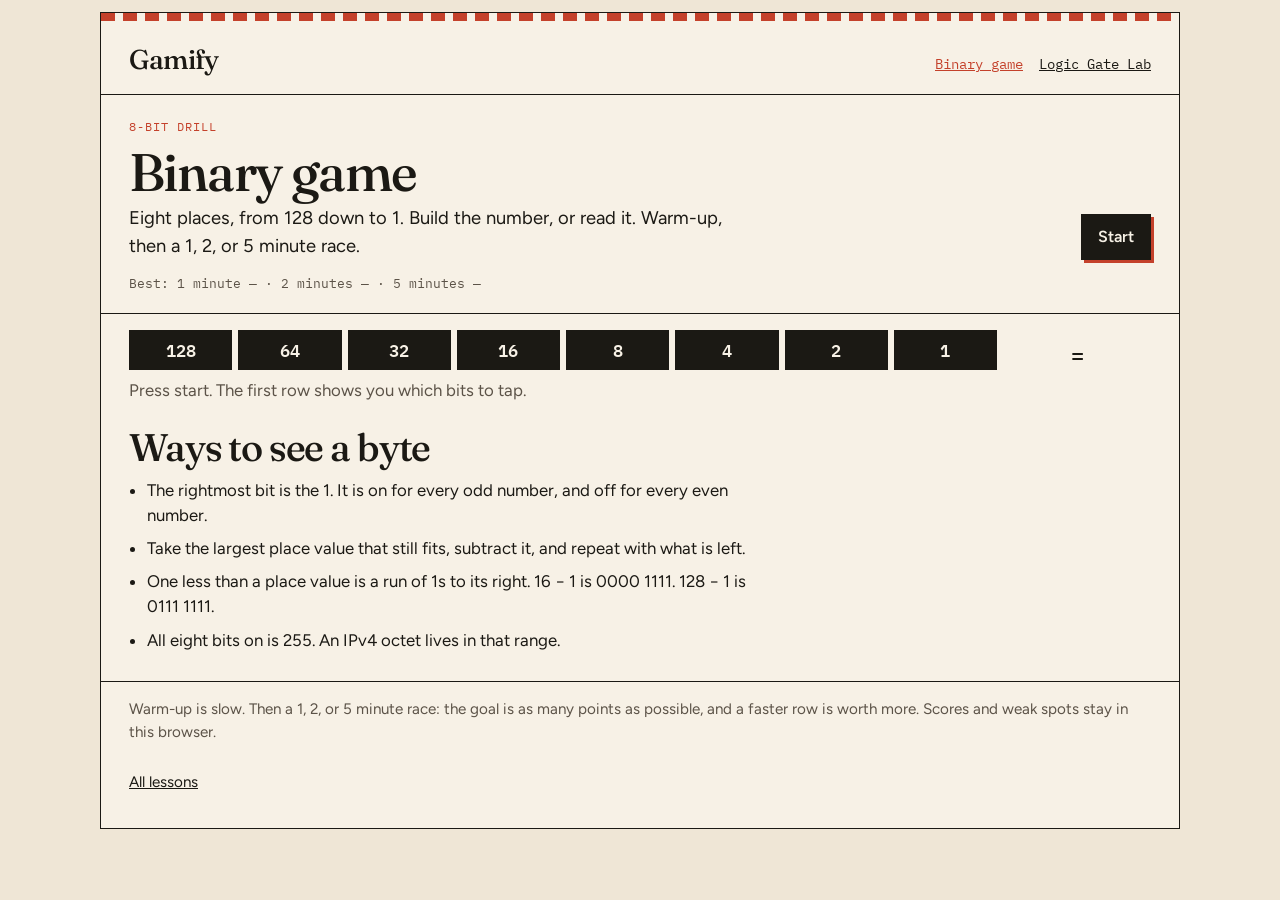
==== commit 8fed2c88: "Redesign the binary banner and darken the place-value row. The start screen is one band: title, a sh" ====
--- a/binary/index.html
+++ b/binary/index.html
@@ -11,7 +11,7 @@
   <link rel="preconnect" href="https://fonts.googleapis.com">
   <link rel="preconnect" href="https://fonts.gstatic.com" crossorigin>
   <link href="https://fonts.googleapis.com/css2?family=Figtree:wght@400;600&family=Fraunces:ital,opsz,wght@0,9..144,500;0,9..144,700;1,9..144,500&family=IBM+Plex+Mono:wght@500;600&display=swap" rel="stylesheet">
-  <link rel="stylesheet" href="../css/site.css?v=21">
+  <link rel="stylesheet" href="../css/site.css?v=22">
 </head>
 <body data-status="ready" data-game="binary">
   <a class="skip" href="#board">Skip to the column</a>
@@ -28,16 +28,17 @@
       <section id="results" class="results" hidden></section>
 
       <section id="setup" class="setup">
-        <div>
-          <p class="kicker">8-bit drill</p>
-          <h1>Binary game</h1>
-          <p class="deck">Place values sit at the top. The first row is right under them, and new rows are added below. Set the bits when a decimal is showing, or type the decimal when the bits are already set. Six rows fit, and one more arrival ends the round.</p>
+        <p class="kicker">8-bit drill</p>
+        <div class="banner-row">
+          <div>
+            <h1>Binary game</h1>
+            <p class="deck">Eight places, from 128 down to 1. Build the number, or read it. Warm-up, then a 1, 2, or 5 minute race.</p>
+          </div>
+          <form id="setup-form">
+            <button class="button" type="submit" id="start">Start</button>
+          </form>
         </div>
-        <form id="setup-form">
-          <p class="pace-note">Warm-up is slow. After eight clean rows, pick 1, 2, or 5 minutes and score as many points as you can. A faster row is worth more, and the next row arrives based on how fast you have been clearing.</p>
-          <p id="best-pace" class="best-pace" hidden></p>
-          <button class="button" type="submit" id="start">Start</button>
-        </form>
+        <p id="best-pace" class="best-pace" hidden></p>
       </section>
 
       <section class="stage" id="play" aria-label="Binary game">
@@ -102,7 +103,7 @@
           <h2>How a row works</h2>
           <ol>
             <li><strong>Number on the right.</strong> Tap bits until the 1s add up to it. The line under the number is what is still left. The row clears on its own.</li>
-            <li><strong>Blank on the right.</strong> The bits are fixed. Tap the box. A keypad pops up. The line shows what is still left, and the row leaves when the number is right. Enter checks it.</li>
+            <li><strong>Blank on the right.</strong> The bits are fixed. Tap the box. A keypad pops up. The row leaves when the number is right. Enter checks a wrong number.</li>
             <li><strong>Rows grow downward.</strong> Place values sit at the top. The first row is right under them, and a new row is added below the ones still in play. Solving a row lets the ones under it move up.</li>
             <li><strong>A miss stays up.</strong> Read the working, then try that row once more.</li>
             <li><strong>The column fills.</strong> Six rows fit. One more arrival ends the round.</li>
@@ -163,6 +164,6 @@
   <p class="sr-only" id="live" aria-live="polite"></p>
   <noscript>This game needs JavaScript.</noscript>
   <script src="../js/binary-logic.js?v=21"></script>
-  <script src="../js/binary-game.js?v=20"></script>
+  <script src="../js/binary-game.js?v=21"></script>
 </body>
 </html>
--- a/css/site.css
+++ b/css/site.css
@@ -353,7 +353,72 @@
 }
 
 body[data-game="binary"] .ruler {
+  margin: 0 0 8px;
+  color: var(--sheet);
+  font-size: 1.05rem;
+  font-weight: 600;
+}
+
+body[data-game="binary"] .ruler .place {
+  display: flex;
+  align-items: center;
+  justify-content: center;
+  min-height: 40px;
+  background: var(--ink);
+  color: var(--sheet);
+}
+
+body[data-game="binary"] .ruler .eq {
+  display: flex;
+  align-items: center;
+  justify-content: center;
+  background: transparent;
+  color: var(--ink);
+  font-size: 1.35rem;
+}
+
+body[data-game="binary"] .setup {
+  display: block;
+  padding: 22px 28px 20px;
+  border-bottom: 1.5px solid var(--ink);
+}
+
+body[data-game="binary"] .setup h1 {
   margin: 0 0 6px;
+  font-size: clamp(2.3rem, 4.5vw, 3.3rem);
+}
+
+body[data-game="binary"] .banner-row {
+  display: flex;
+  align-items: flex-end;
+  justify-content: space-between;
+  gap: 28px;
+}
+
+body[data-game="binary"] .setup .deck {
+  margin: 0;
+  max-width: 38rem;
+  color: var(--ink);
+}
+
+body[data-game="binary"] .setup form {
+  margin: 0;
+  flex: 0 0 auto;
+}
+
+body[data-game="binary"] .best-pace {
+  margin: 14px 0 0;
+  max-width: none;
+  text-align: left;
+  font-family: var(--mono);
+  font-size: 0.82rem;
+  line-height: 1.45;
+}
+
+body[data-game="binary"][data-status="ready"] .hud,
+body[data-game="binary"][data-status="ready"] .pressure,
+body[data-game="binary"][data-status="ready"] .meter {
+  display: none;
 }
 
 .ruler .place[data-hidden="true"],
@@ -1239,8 +1304,30 @@
   }
 
   body[data-game="binary"] .ruler {
-    margin: 0 0 4px;
-    font-size: 0.68rem;
+    margin: 0 0 6px;
+    font-size: 0.78rem;
+  }
+
+  body[data-game="binary"] .ruler .place {
+    min-height: 30px;
+  }
+
+  body[data-game="binary"] .ruler .eq {
+    display: none;
+  }
+
+  body[data-game="binary"] .banner-row {
+    flex-direction: column;
+    align-items: flex-start;
+    gap: 14px;
+  }
+
+  body[data-game="binary"] .setup {
+    padding: 16px 16px 14px;
+  }
+
+  body[data-game="binary"] .best-pace {
+    margin-top: 12px;
   }
 
   body[data-game="binary"] .board {
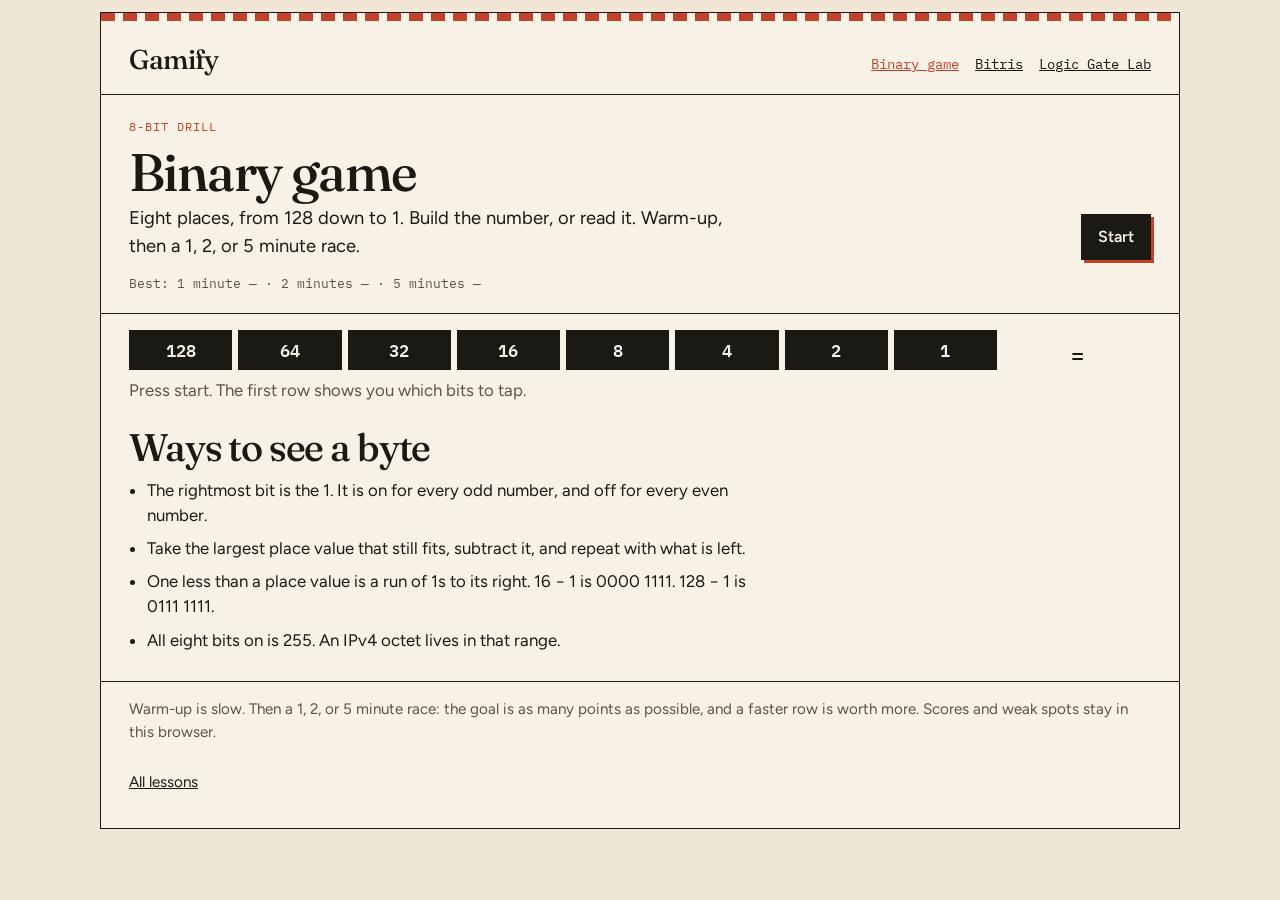
==== commit 691027af: "Add Bitris, a Tetris-like place-value binary game. Eight columns are 128…1. Bit pieces fall; a row c" ====
--- a/binary/index.html
+++ b/binary/index.html
@@ -20,6 +20,7 @@
       <a class="brand" href="../">Gamify</a>
       <nav aria-label="Lessons">
         <a href="./" aria-current="page">Binary game</a>
+        <a href="../bitris/">Bitris</a>
         <a href="../gates/">Logic Gate Lab</a>
       </nav>
     </header>
--- a/css/site.css
+++ b/css/site.css
@@ -1577,6 +1577,10 @@
   overflow: hidden;
 }
 
+.circuit-board.picking {
+  min-height: 340px;
+}
+
 .circuit-scroll {
   display: flex;
   flex-wrap: nowrap;
@@ -1766,12 +1770,17 @@
   border: 1.5px solid var(--ink);
   background: rgba(247, 241, 230, 0.97);
   box-shadow: 4px 4px 0 var(--ink);
+  overflow-x: hidden;
+  overflow-y: auto;
+  -webkit-overflow-scrolling: touch;
+  max-height: calc(100% - 16px);
 }
 
 .picker-grid {
   display: grid;
   grid-template-columns: repeat(auto-fill, minmax(120px, 1fr));
   gap: 6px;
+  flex: 0 0 auto;
 }
 
 .picker-grid button {
@@ -1782,6 +1791,47 @@
   font-size: 0.9rem;
   cursor: pointer;
   touch-action: manipulation;
+}
+
+@media (max-width: 640px) {
+  .circuit-board {
+    min-height: 300px;
+  }
+
+  .picker {
+    inset: 6px;
+    padding: 10px;
+    gap: 8px;
+  }
+
+  .picker-grid {
+    grid-template-columns: repeat(2, minmax(0, 1fr));
+  }
+
+  .picker-grid button {
+    min-height: 40px;
+    font-size: 0.84rem;
+  }
+
+  .palette .chip {
+    min-height: 28px;
+    padding: 0 8px;
+    font-size: 0.72rem;
+  }
+
+  .bench-tools {
+    flex-direction: column;
+    align-items: stretch;
+  }
+
+  .bench-actions {
+    display: grid;
+    grid-template-columns: repeat(2, minmax(0, 1fr));
+  }
+
+  .bench-actions #check {
+    grid-column: 1 / -1;
+  }
 }
 
 .picker-grid button:hover {
@@ -2047,4 +2097,263 @@
   .lamp[data-on="1"] .lamp-glass {
     box-shadow: inset 0 0 0 2px rgba(255, 255, 255, 0.35);
   }
-}
+
+  .well-cell.piece,
+  .clear-flash.show {
+    animation: none !important;
+  }
+}
+
+/* ——— Bitris ——— */
+
+.bitris-setup {
+  display: grid;
+  grid-template-columns: minmax(0, 1.1fr) minmax(0, 0.9fr);
+  gap: 28px;
+  padding: 28px 28px 8px;
+}
+
+.bitris-setup h1 {
+  margin: 0 0 10px;
+  font-size: clamp(2.6rem, 6vw, 4.4rem);
+}
+
+.bitris-setup-form .best-line {
+  margin-top: 12px;
+}
+
+.bitris-layout {
+  display: grid;
+  grid-template-columns: minmax(0, 1.2fr) minmax(220px, 0.8fr);
+  gap: 22px;
+  padding: 16px 28px 20px;
+}
+
+.well-wrap {
+  position: relative;
+  border: 1.5px solid var(--ink);
+  background:
+    linear-gradient(180deg, #fffdf8, #f3ebe0),
+    repeating-linear-gradient(
+      90deg,
+      transparent 0,
+      transparent calc(12.5% - 1px),
+      rgba(27, 25, 20, 0.06) calc(12.5% - 1px),
+      rgba(27, 25, 20, 0.06) 12.5%
+    );
+  padding: 10px;
+  overflow: hidden;
+}
+
+.place-ruler {
+  display: grid;
+  grid-template-columns: repeat(8, minmax(0, 1fr)) minmax(52px, 72px);
+  gap: 4px;
+  margin-bottom: 6px;
+  font-family: var(--mono);
+  font-size: 0.72rem;
+  text-align: center;
+  color: var(--ink-soft);
+}
+
+.well {
+  display: flex;
+  flex-direction: column;
+  gap: 3px;
+  min-height: 420px;
+}
+
+.well-row {
+  display: grid;
+  grid-template-columns: repeat(8, minmax(0, 1fr)) minmax(52px, 72px);
+  gap: 4px;
+  flex: 1 1 0;
+  min-height: 26px;
+}
+
+.well-cell {
+  border: 1.5px solid rgba(27, 25, 20, 0.22);
+  background: rgba(255, 250, 243, 0.55);
+  min-height: 22px;
+}
+
+.well-cell.on {
+  background: var(--moss);
+  border-color: #174f33;
+}
+
+.well-cell.piece {
+  background: var(--stamp);
+  border-color: #8f2e1c;
+  animation: bitris-land 160ms ease;
+}
+
+.well-cell.ghost {
+  background: rgba(196, 65, 43, 0.22);
+  border-style: dashed;
+  border-color: var(--stamp);
+}
+
+.row-target {
+  display: flex;
+  flex-direction: column;
+  align-items: center;
+  justify-content: center;
+  border: 1.5px solid var(--ink);
+  background: var(--ticket);
+  font-family: var(--mono);
+  font-size: 0.85rem;
+  font-weight: 600;
+  line-height: 1.1;
+  min-height: 22px;
+}
+
+.row-target .target-value {
+  display: block;
+}
+
+.row-target small {
+  display: block;
+  margin-top: 2px;
+  font-size: 0.65rem;
+  font-weight: 500;
+  color: var(--ink-soft);
+}
+
+.row-target.empty {
+  color: #b0a696;
+  border-style: dashed;
+}
+
+.row-target.ready {
+  background: #e5f2ea;
+  color: var(--moss);
+}
+
+.row-target.over {
+  background: #f8ebe7;
+  color: var(--stamp);
+}
+
+.clear-flash {
+  margin: 10px 0 0;
+  padding: 8px 12px;
+  border: 1.5px solid var(--ink);
+  background: #e5f2ea;
+  font-family: var(--mono);
+  font-size: 0.95rem;
+  font-weight: 600;
+}
+
+.clear-flash.show {
+  animation: bitris-flash 700ms ease;
+}
+
+.next-panel {
+  margin-bottom: 14px;
+  padding: 12px;
+  border: 1.5px solid var(--ink);
+  background: var(--ticket);
+}
+
+.next-piece {
+  display: grid;
+  gap: 3px;
+  width: min(100%, 120px);
+  margin-top: 6px;
+}
+
+.next-cell {
+  aspect-ratio: 1;
+  border: 1.5px solid rgba(27, 25, 20, 0.18);
+  background: transparent;
+}
+
+.next-cell.on {
+  background: var(--stamp);
+  border-color: #8f2e1c;
+}
+
+.bitris-side .pad {
+  display: grid;
+  grid-template-columns: repeat(3, 1fr);
+  gap: 6px;
+  margin-bottom: 16px;
+}
+
+.bitris-side .pad button {
+  min-height: 46px;
+  border: 1.5px solid var(--ink);
+  background: var(--ticket);
+  font-family: var(--mono);
+  font-size: 1.05rem;
+  cursor: pointer;
+  touch-action: manipulation;
+}
+
+.bitris-side .pad button[data-act="hard"] {
+  grid-column: 1 / -1;
+  background: var(--ink);
+  color: var(--sheet);
+}
+
+.bitris-side .pad button:hover {
+  background: #fff;
+}
+
+.bitris-side .pad button[data-act="hard"]:hover {
+  background: #333;
+}
+
+.bitris-stage .overlay .card {
+  display: flex;
+  flex-direction: column;
+  gap: 8px;
+}
+
+.bitris-stage .overlay .card .button {
+  width: 100%;
+}
+
+#overlay-actions {
+  display: flex;
+  flex-direction: column;
+  gap: 8px;
+}
+
+@keyframes bitris-land {
+  from { transform: scale(0.92); opacity: 0.7; }
+  to { transform: none; opacity: 1; }
+}
+
+@keyframes bitris-flash {
+  from { opacity: 0; transform: translateY(6px); }
+  to { opacity: 1; transform: none; }
+}
+
+@media (max-width: 860px) {
+  .bitris-setup,
+  .bitris-layout {
+    grid-template-columns: 1fr;
+  }
+}
+
+@media (max-width: 640px) {
+  .bitris-setup,
+  .bitris-layout {
+    padding-left: 16px;
+    padding-right: 16px;
+  }
+
+  .well {
+    min-height: 360px;
+  }
+
+  .place-ruler {
+    font-size: 0.62rem;
+  }
+
+  .row-target {
+    font-size: 0.75rem;
+  }
+}
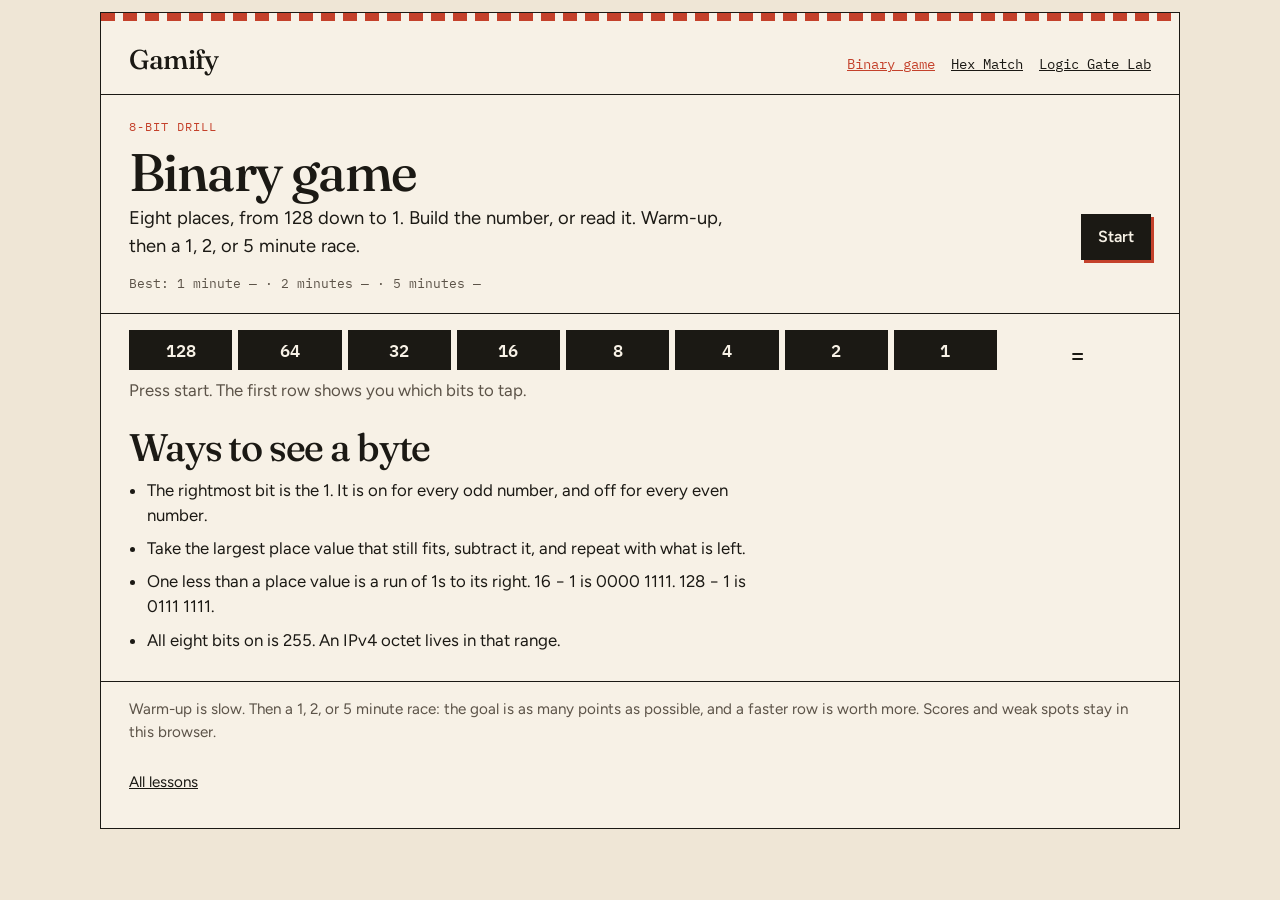
==== commit 76a39ffe: "Add Hex Match UI, replace Bitris with hex ↔ bits drill. Wire hex-game.js to HexLogic (guide, warm-up" ====
--- a/binary/index.html
+++ b/binary/index.html
@@ -20,7 +20,7 @@
       <a class="brand" href="../">Gamify</a>
       <nav aria-label="Lessons">
         <a href="./" aria-current="page">Binary game</a>
-        <a href="../bitris/">Bitris</a>
+        <a href="../hex/">Hex Match</a>
         <a href="../gates/">Logic Gate Lab</a>
       </nav>
     </header>
--- a/css/site.css
+++ b/css/site.css
@@ -2098,262 +2098,119 @@
     box-shadow: inset 0 0 0 2px rgba(255, 255, 255, 0.35);
   }
 
-  .well-cell.piece,
-  .clear-flash.show {
-    animation: none !important;
-  }
-}
-
-/* ——— Bitris ——— */
-
-.bitris-setup {
-  display: grid;
-  grid-template-columns: minmax(0, 1.1fr) minmax(0, 0.9fr);
-  gap: 28px;
-  padding: 28px 28px 8px;
-}
-
-.bitris-setup h1 {
-  margin: 0 0 10px;
-  font-size: clamp(2.6rem, 6vw, 4.4rem);
-}
-
-.bitris-setup-form .best-line {
-  margin-top: 12px;
-}
-
-.bitris-layout {
-  display: grid;
-  grid-template-columns: minmax(0, 1.2fr) minmax(220px, 0.8fr);
-  gap: 22px;
-  padding: 16px 28px 20px;
-}
-
-.well-wrap {
-  position: relative;
-  border: 1.5px solid var(--ink);
-  background:
-    linear-gradient(180deg, #fffdf8, #f3ebe0),
-    repeating-linear-gradient(
-      90deg,
-      transparent 0,
-      transparent calc(12.5% - 1px),
-      rgba(27, 25, 20, 0.06) calc(12.5% - 1px),
-      rgba(27, 25, 20, 0.06) 12.5%
-    );
-  padding: 10px;
-  overflow: hidden;
-}
-
-.place-ruler {
-  display: grid;
-  grid-template-columns: repeat(8, minmax(0, 1fr)) minmax(52px, 72px);
-  gap: 4px;
-  margin-bottom: 6px;
-  font-family: var(--mono);
-  font-size: 0.72rem;
-  text-align: center;
-  color: var(--ink-soft);
-}
-
-.well {
-  display: flex;
-  flex-direction: column;
-  gap: 3px;
-  min-height: 420px;
-}
-
-.well-row {
-  display: grid;
-  grid-template-columns: repeat(8, minmax(0, 1fr)) minmax(52px, 72px);
-  gap: 4px;
-  flex: 1 1 0;
-  min-height: 26px;
-}
-
-.well-cell {
-  border: 1.5px solid rgba(27, 25, 20, 0.22);
-  background: rgba(255, 250, 243, 0.55);
-  min-height: 22px;
-}
-
-.well-cell.on {
-  background: var(--moss);
-  border-color: #174f33;
-}
-
-.well-cell.piece {
-  background: var(--stamp);
-  border-color: #8f2e1c;
-  animation: bitris-land 160ms ease;
-}
-
-.well-cell.ghost {
-  background: rgba(196, 65, 43, 0.22);
-  border-style: dashed;
-  border-color: var(--stamp);
-}
-
-.row-target {
-  display: flex;
-  flex-direction: column;
+}
+
+/* ——— Hex Match ——— */
+
+body[data-game="hex"] .ruler,
+body[data-game="hex"] .row {
+  gap: 6px;
+  align-items: stretch;
+}
+
+body[data-game="hex"] .ruler[data-width="4"],
+body[data-game="hex"] .row[data-width="4"] {
+  grid-template-columns: repeat(4, minmax(0, 1fr)) minmax(96px, 148px);
+}
+
+body[data-game="hex"] .ruler[data-width="8"],
+body[data-game="hex"] .row[data-width="8"] {
+  grid-template-columns: repeat(8, minmax(0, 1fr)) minmax(96px, 148px);
+}
+
+body[data-game="hex"] .ruler {
+  margin: 0 0 8px;
+  color: var(--sheet);
+  font-size: 1.05rem;
+  font-weight: 600;
+}
+
+body[data-game="hex"] .ruler .place {
+  display: flex;
   align-items: center;
   justify-content: center;
-  border: 1.5px solid var(--ink);
-  background: var(--ticket);
-  font-family: var(--mono);
-  font-size: 0.85rem;
-  font-weight: 600;
-  line-height: 1.1;
-  min-height: 22px;
-}
-
-.row-target .target-value {
-  display: block;
-}
-
-.row-target small {
-  display: block;
-  margin-top: 2px;
-  font-size: 0.65rem;
-  font-weight: 500;
-  color: var(--ink-soft);
-}
-
-.row-target.empty {
-  color: #b0a696;
-  border-style: dashed;
-}
-
-.row-target.ready {
-  background: #e5f2ea;
-  color: var(--moss);
-}
-
-.row-target.over {
-  background: #f8ebe7;
-  color: var(--stamp);
-}
-
-.clear-flash {
-  margin: 10px 0 0;
-  padding: 8px 12px;
-  border: 1.5px solid var(--ink);
-  background: #e5f2ea;
-  font-family: var(--mono);
-  font-size: 0.95rem;
-  font-weight: 600;
-}
-
-.clear-flash.show {
-  animation: bitris-flash 700ms ease;
-}
-
-.next-panel {
-  margin-bottom: 14px;
-  padding: 12px;
-  border: 1.5px solid var(--ink);
-  background: var(--ticket);
-}
-
-.next-piece {
-  display: grid;
-  gap: 3px;
-  width: min(100%, 120px);
-  margin-top: 6px;
-}
-
-.next-cell {
-  aspect-ratio: 1;
-  border: 1.5px solid rgba(27, 25, 20, 0.18);
-  background: transparent;
-}
-
-.next-cell.on {
-  background: var(--stamp);
-  border-color: #8f2e1c;
-}
-
-.bitris-side .pad {
-  display: grid;
-  grid-template-columns: repeat(3, 1fr);
-  gap: 6px;
-  margin-bottom: 16px;
-}
-
-.bitris-side .pad button {
-  min-height: 46px;
-  border: 1.5px solid var(--ink);
-  background: var(--ticket);
-  font-family: var(--mono);
-  font-size: 1.05rem;
-  cursor: pointer;
-  touch-action: manipulation;
-}
-
-.bitris-side .pad button[data-act="hard"] {
-  grid-column: 1 / -1;
+  min-height: 40px;
   background: var(--ink);
   color: var(--sheet);
 }
 
-.bitris-side .pad button:hover {
-  background: #fff;
-}
-
-.bitris-side .pad button[data-act="hard"]:hover {
-  background: #333;
-}
-
-.bitris-stage .overlay .card {
-  display: flex;
-  flex-direction: column;
+body[data-game="hex"] .ruler .eq {
+  display: flex;
+  align-items: center;
+  justify-content: center;
+  background: transparent;
+  color: var(--ink);
+  font-size: 1.35rem;
+}
+
+body[data-game="hex"] .bit.nibble-gap,
+body[data-game="hex"] .ruler .place.nibble-gap {
+  margin-right: 10px;
+}
+
+body[data-game="hex"] .ticket .target.hex {
+  font-family: var(--mono);
+  letter-spacing: 0.04em;
+}
+
+body[data-game="hex"] .hex-keys {
+  display: grid;
+  grid-template-columns: repeat(4, minmax(0, 1fr));
   gap: 8px;
-}
-
-.bitris-stage .overlay .card .button {
-  width: 100%;
-}
-
-#overlay-actions {
-  display: flex;
-  flex-direction: column;
-  gap: 8px;
-}
-
-@keyframes bitris-land {
-  from { transform: scale(0.92); opacity: 0.7; }
-  to { transform: none; opacity: 1; }
-}
-
-@keyframes bitris-flash {
-  from { opacity: 0; transform: translateY(6px); }
-  to { opacity: 1; transform: none; }
-}
-
-@media (max-width: 860px) {
-  .bitris-setup,
-  .bitris-layout {
-    grid-template-columns: 1fr;
-  }
-}
-
-@media (max-width: 640px) {
-  .bitris-setup,
-  .bitris-layout {
-    padding-left: 16px;
-    padding-right: 16px;
-  }
-
-  .well {
-    min-height: 360px;
-  }
-
-  .place-ruler {
+  max-width: 420px;
+  margin: 0 auto;
+}
+
+body[data-game="hex"] .hex-keys [data-key="back"] {
+  grid-column: span 2;
+}
+
+body[data-game="hex"] .hex-keys [data-key="enter"] {
+  grid-column: span 2;
+}
+
+body[data-game="hex"][data-status="ready"] .hud,
+body[data-game="hex"][data-status="ready"] .pressure,
+body[data-game="hex"][data-status="ready"] .meter {
+  display: none;
+}
+
+@media (max-width: 720px) {
+  body[data-game="hex"] .ruler[data-width="4"],
+  body[data-game="hex"] .row[data-width="4"] {
+    grid-template-columns: repeat(4, minmax(0, 1fr)) minmax(54px, 68px);
+    gap: 3px;
+  }
+
+  body[data-game="hex"] .ruler[data-width="8"],
+  body[data-game="hex"] .row[data-width="8"] {
+    grid-template-columns: repeat(8, minmax(0, 1fr)) minmax(54px, 68px);
+    gap: 3px;
+  }
+
+  body[data-game="hex"] .bit {
+    height: 46px;
+    font-size: 1.15rem;
+  }
+
+  body[data-game="hex"] .ticket input,
+  body[data-game="hex"] .target {
+    min-height: 0;
+    font-size: 1.05rem;
+  }
+
+  body[data-game="hex"] .sum {
+    min-height: 0;
     font-size: 0.62rem;
-  }
-
-  .row-target {
-    font-size: 0.75rem;
-  }
-}
+    line-height: 1.1;
+  }
+
+  body[data-game="hex"] .bit.nibble-gap,
+  body[data-game="hex"] .ruler .place.nibble-gap {
+    margin-right: 6px;
+  }
+
+  body[data-game="hex"] .ruler .eq {
+    display: none;
+  }
+}
